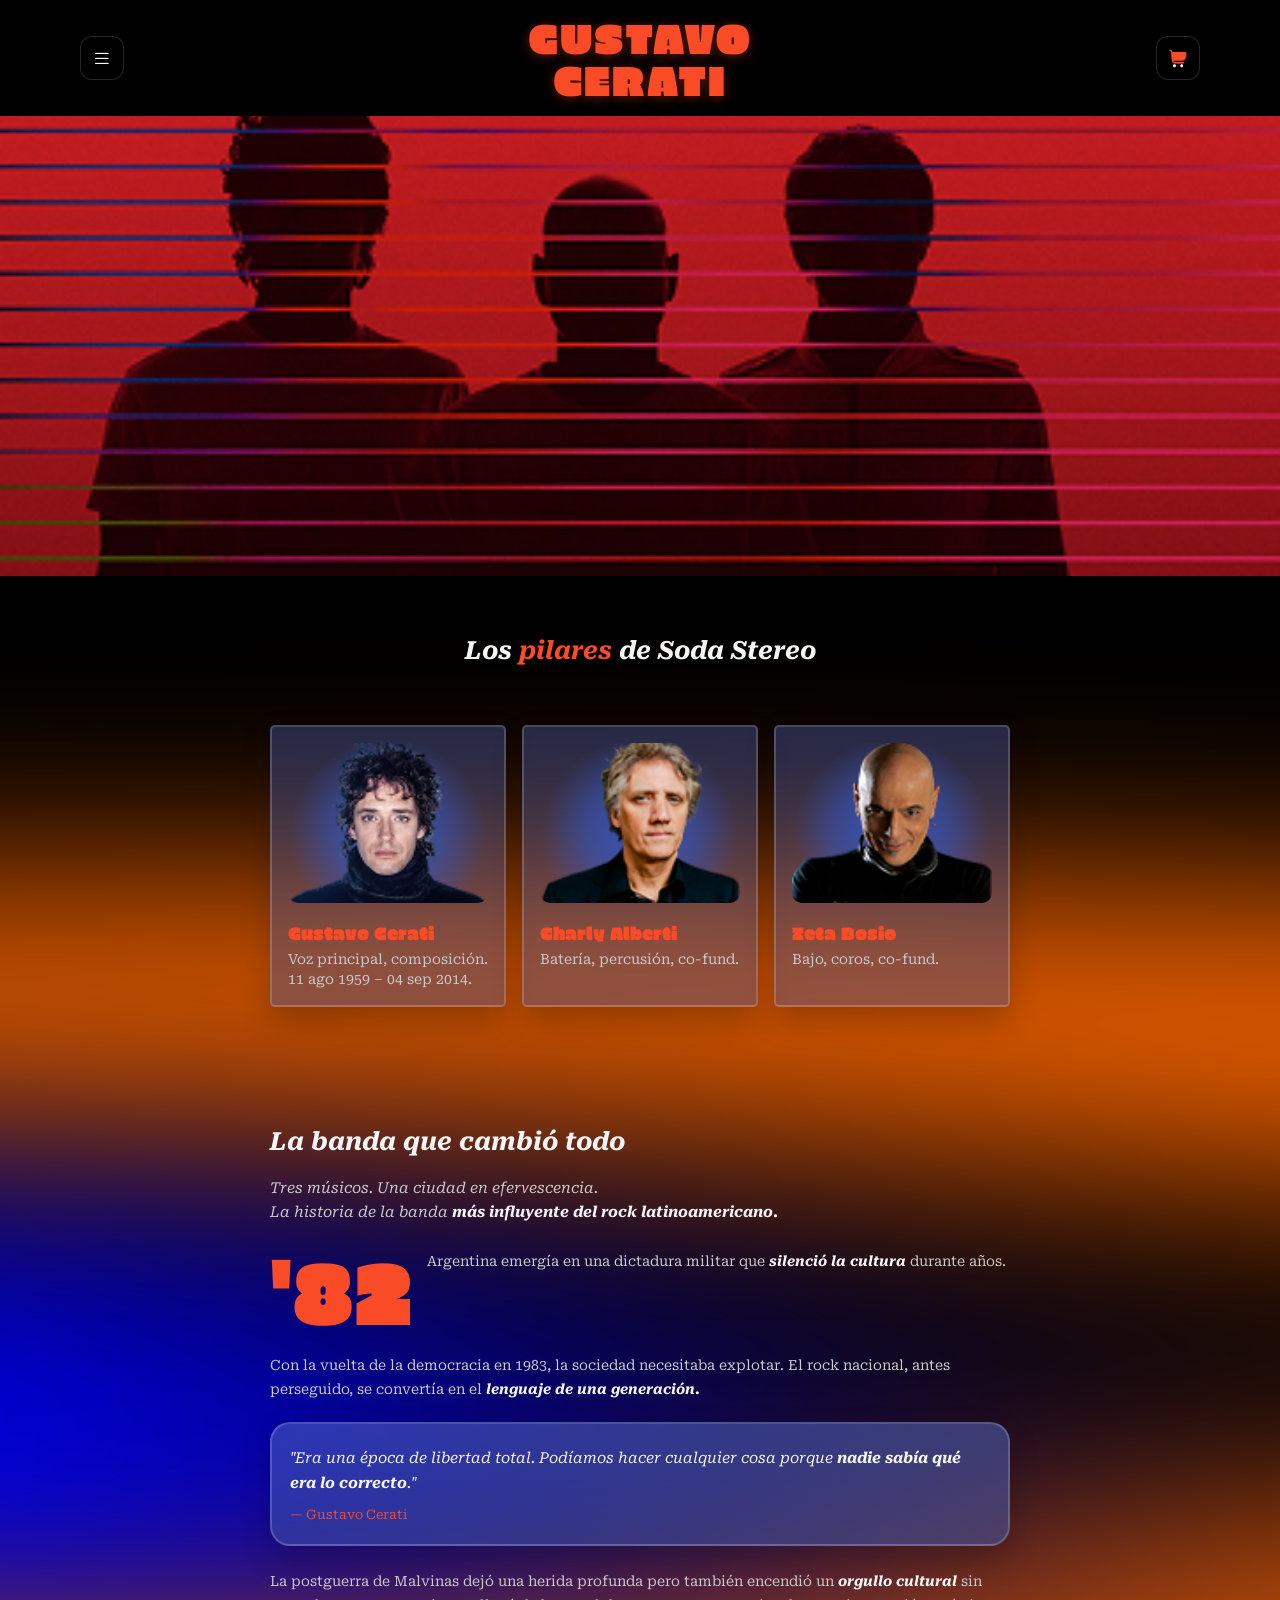
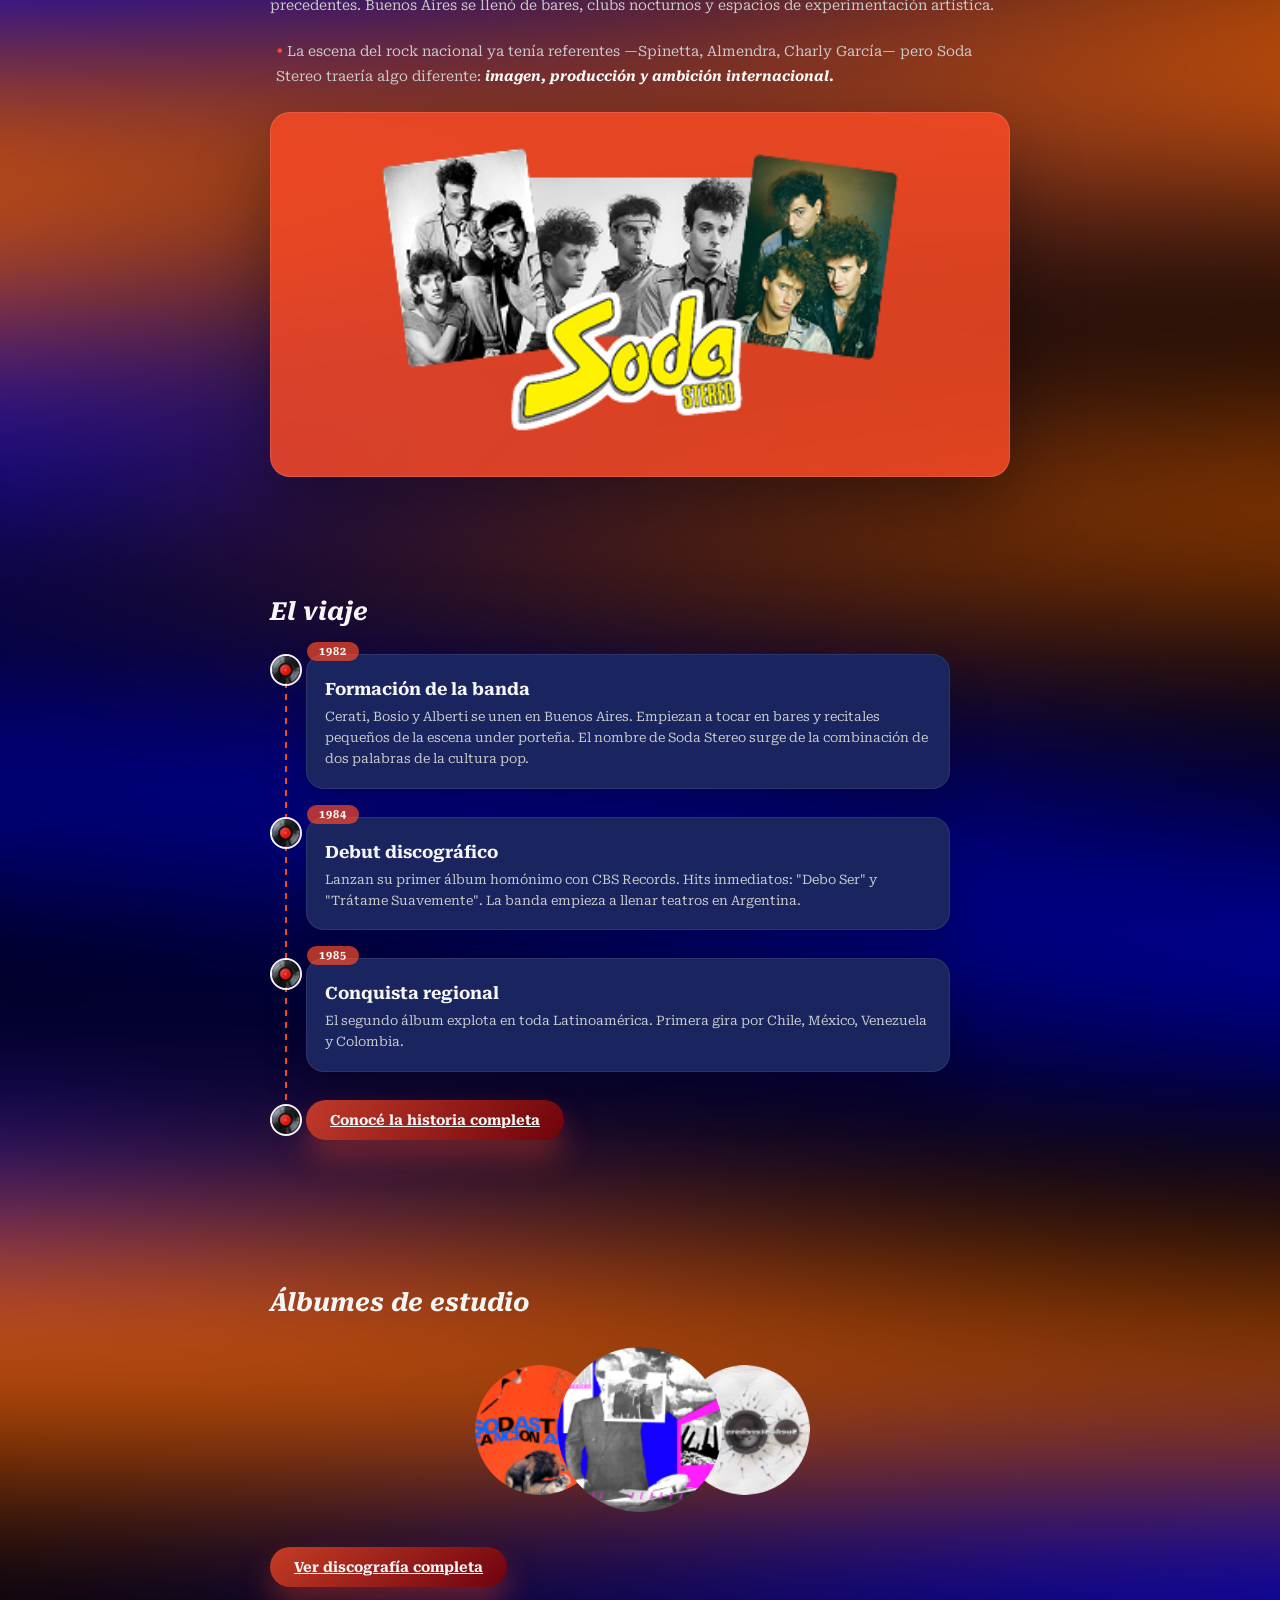
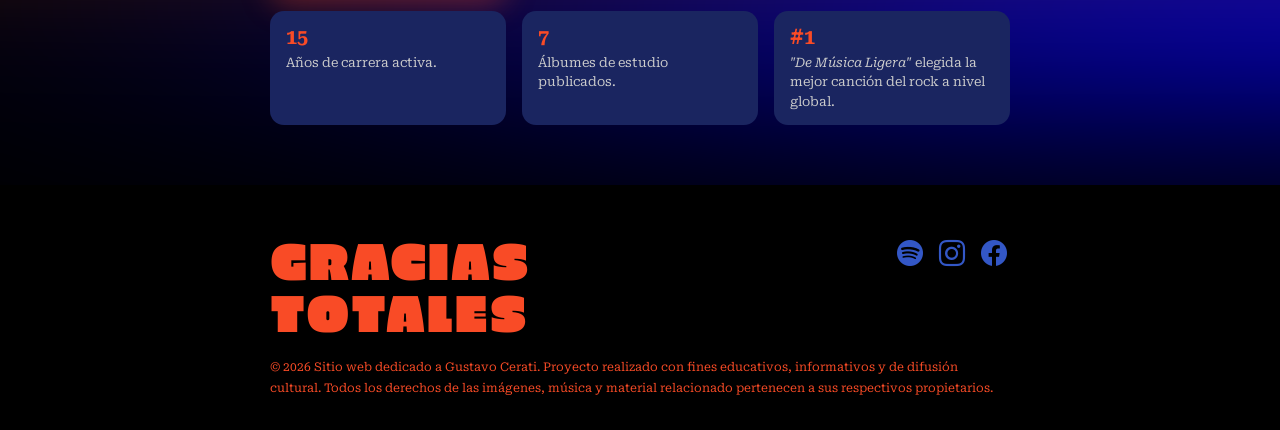
==== soda-stereo.html @ e1dce875 "Add Cerati main page and move Soda Stereo to subpage. index.html is now the Gustavo Cerati landing w" ====
<!DOCTYPE html>
<html lang="es">
<head>
  <meta charset="UTF-8" />
  <meta name="viewport" content="width=device-width, initial-scale=1.0" />
  <title>Soda Stereo | La banda que cambió todo</title>
  <meta name="description" content="Homenaje a Soda Stereo: los pilares de la banda, su historia, el viaje y los álbumes de estudio del grupo más influyente del rock latinoamericano." />
  <link rel="stylesheet" href="https://cdn.jsdelivr.net/npm/bootstrap-icons@1.11.3/font/bootstrap-icons.min.css" />
  <link rel="stylesheet" href="styles.css" />
</head>
<body>

  <!-- ── HEADER ─────────────────────────────────────────────────── -->
  <header>
    <a href="#" class="nav-icon nav-icon--menu">
      <span class="bi bi-list"></span>
    </a>

    <h1 class="header-title">GUSTAVO<br>CERATI</h1>

    <a href="#" class="nav-icon nav-icon--cart">
      <img src="img/shop-cart.png" alt="Carrito de compras" width="22" height="22" />
    </a>
  </header>

  <main>

    <!-- ── HERO ───────────────────────────────────────────────────── -->
    <div class="hero">
      <img class="hero-bg" src="img/band-silhouette.png" alt="Siluetas de los integrantes de Soda Stereo" />
    </div>

    <div class="page-background">

      <!-- ── PILARES ────────────────────────────────────────────────── -->
      <section class="pilares">
        <h2 class="section-title">Los <em>pilares</em> de Soda Stereo</h2>
        <ul class="member-cards-grid">

          <li class="member-card">
            <img src="img/member-cerati.png" alt="Retrato de Gustavo Cerati" />
            <div class="member-info">
              <h3>Gustavo Cerati</h3>
              <p>Voz principal, composición.<br>11 ago 1959 – 04 sep 2014.</p>
            </div>
          </li>

          <li class="member-card">
            <img src="img/member-alberti.png" alt="Retrato de Charly Alberti" />
            <div class="member-info">
              <h3>Charly Alberti</h3>
              <p>Batería, percusión, co-fund.</p>
            </div>
          </li>

          <li class="member-card">
            <img src="img/member-zeta.png" alt="Retrato de Zeta Bosio" />
            <div class="member-info">
              <h3>Zeta Bosio</h3>
              <p>Bajo, coros, co-fund.</p>
            </div>
          </li>

        </ul>
      </section>

      <!-- ── BANDA ──────────────────────────────────────────────────── -->
      <section class="banda">
        <h2 class="section-title">La banda que cambió todo</h2>
        <p class="banda-subtitle">
          Tres músicos. Una ciudad en efervescencia.<br>
          La historia de la banda <strong>más influyente del rock latinoamericano.</strong>
        </p>

        <aside class="year-block">
          <span class="year-number">'82</span>
          <p class="year-text">
            Argentina emergía en una dictadura militar que <em>silenció la cultura</em> durante años.
          </p>
        </aside>

        <p class="body-text">
          Con la vuelta de la democracia en 1983, la sociedad necesitaba explotar. El rock nacional,
          antes perseguido, se convertía en el <strong>lenguaje de una generación.</strong>
        </p>

        <div class="quote-card">
          <p class="quote-text">
            "Era una época de libertad total. Podíamos hacer cualquier cosa porque <strong>nadie sabía qué era lo correcto</strong>."
          </p>
          <p class="quote-author">— Gustavo Cerati</p>
        </div>

        <p class="body-text">
          La postguerra de Malvinas dejó una herida profunda pero también encendió un <strong>orgullo cultural</strong>
          sin precedentes. Buenos Aires se llenó de bares, clubs nocturnos y espacios de experimentación artística.
        </p>

        <p class="bullet-text">
          La escena del rock nacional ya tenía referentes —Spinetta, Almendra, Charly García— pero Soda Stereo
          traería algo diferente: <strong>imagen, producción y ambición internacional.</strong>
        </p>

        <div class="band-photo-card">
          <img src="img/band-logo-card.png" alt="Soda Stereo: fotos de la banda con el logo" />
        </div>
      </section>

      <!-- ── EL VIAJE ───────────────────────────────────────────────── -->
      <section class="viaje">
        <h2 class="timeline-title">El viaje</h2>

        <ol class="timeline">

          <li class="timeline-item">
            <img class="timeline-marker" src="img/disco.png" alt="Disco de vinilo" />
            <article class="timeline-card">
              <span class="timeline-year">1982</span>
              <h3>Formación de la banda</h3>
              <p>Cerati, Bosio y Alberti se unen en Buenos Aires. Empiezan a tocar en bares y recitales pequeños de la escena under porteña. El nombre de Soda Stereo surge de la combinación de dos palabras de la cultura pop.</p>
            </article>
          </li>

          <li class="timeline-item">
            <img class="timeline-marker" src="img/disco.png" alt="Disco de vinilo" />
            <article class="timeline-card">
              <span class="timeline-year">1984</span>
              <h3>Debut discográfico</h3>
              <p>Lanzan su primer álbum homónimo con CBS Records. Hits inmediatos: "Debo Ser" y "Trátame Suavemente". La banda empieza a llenar teatros en Argentina.</p>
            </article>
          </li>

          <li class="timeline-item">
            <img class="timeline-marker" src="img/disco.png" alt="Disco de vinilo" />
            <article class="timeline-card">
              <span class="timeline-year">1985</span>
              <h3>Conquista regional</h3>
              <p>El segundo álbum explota en toda Latinoamérica. Primera gira por Chile, México, Venezuela y Colombia.</p>
            </article>
          </li>

          <li class="timeline-item timeline-cta">
            <img class="timeline-marker" src="img/disco.png" alt="Disco de vinilo" />
            <a href="#" class="btn">Conocé la historia completa</a>
          </li>

        </ol>
      </section>

      <!-- ── ÁLBUMES ─────────────────────────────────────────────────── -->
      <section class="albumes">
        <h2 class="timeline-title">Álbumes de estudio</h2>

        <div class="albums-circles">
          <img src="img/mask-group-1.png" alt="Portada de un álbum de estudio de Soda Stereo" />
          <img src="img/mask-group-2.png" alt="Portada de un álbum de estudio de Soda Stereo" />
          <img src="img/mask-group-3.png" alt="Portada de un álbum de estudio de Soda Stereo" />
        </div>

        <a href="#" class="btn">Ver discografía completa</a>

        <ul class="stats-grid">

          <li class="stat-card">
            <span class="stat-number">15</span>
            <p>Años de carrera activa.</p>
          </li>

          <li class="stat-card">
            <span class="stat-number">7</span>
            <p>Álbumes de estudio publicados.</p>
          </li>

          <li class="stat-card">
            <span class="stat-number">#1</span>
            <p><em>"De Música Ligera"</em> elegida la mejor canción del rock a nivel global.</p>
          </li>

        </ul>
      </section>

    </div>

  </main>

  <!-- ── FOOTER ─────────────────────────────────────────────────── -->
  <footer>
    <div class="footer-inner">
      <p class="footer-title">GRACIAS<br>TOTALES</p>

      <nav class="footer-social">
        <ul class="footer-icons">

          <li>
            <a class="footer-icon" href="#">
              <span class="bi bi-spotify"></span>
            </a>
          </li>

          <li>
            <a class="footer-icon" href="#">
              <span class="bi bi-instagram"></span>
            </a>
          </li>

          <li>
            <a class="footer-icon" href="#">
              <span class="bi bi-facebook"></span>
            </a>
          </li>

        </ul>
      </nav>

      <p class="footer-legal">
        © 2026 Sitio web dedicado a Gustavo Cerati. Proyecto realizado con fines educativos,
        informativos y de difusión cultural. Todos los derechos de las imágenes, música y material
        relacionado pertenecen a sus respectivos propietarios.
      </p>
    </div>
  </footer>

</body>
</html>
---- styles.css ----
/* ─── FUENTES LOCALES ───────────────────────────────────────── */
/* Fuentes en fonts/. @font-face le dice al navegador
dónde encontrar cada archivo. font-display: swap muestra texto con fuente
de respaldo mientras carga, y luego cambia a la fuente real. */
@font-face {
  font-family: 'Erica One';
  src: url('fonts/erica-one/EricaOne-Regular.ttf') format('truetype');
  font-weight: 400;
  font-style: normal;
  font-display: swap;
}

@font-face {
  font-family: 'Roboto Serif';
  src: url('fonts/roboto-serif/RobotoSerif-Regular.ttf') format('truetype');
  font-weight: 400;
  font-style: normal;
  font-display: swap;
}

@font-face {
  font-family: 'Roboto Serif';
  src: url('fonts/roboto-serif/RobotoSerif-Bold.ttf') format('truetype');
  font-weight: 700;
  font-style: normal;
  font-display: swap;
}

@font-face {
  font-family: 'Roboto Serif';
  src: url('fonts/roboto-serif/RobotoSerif-Italic.ttf') format('truetype');
  font-weight: 400;
  font-style: italic;
  font-display: swap;
}

@font-face {
  font-family: 'Roboto Serif';
  src: url('fonts/roboto-serif/RobotoSerif-BoldItalic.ttf') format('truetype');
  font-weight: 700;
  font-style: italic;
  font-display: swap;
}

/* ─── RESET & BASE ─────────────────────────────────────────── */
/* Qué es *::before y *::after?
*::before y *::after son selectores que se usan para crear pseudo-elementos.
Son útiles para crear bordes, sombras, etc.
En este caso el objetivo es resetear los estilos por defecto del navegador. 
Esto ayuda a que el diseño sea consistente en todos los navegadores.
Por ejemplo, el navegador por defecto tiene un margin y padding de 8px.
*/
*, *::before, *::after {
  box-sizing: border-box;
  margin: 0;
  padding: 0;
}

/* Qué es :root?
:root es un selector que se usa para crear variables CSS.
Es útil para crear variables CSS que se pueden reutilizar en todo el documento.
En este caso se crean las variables CSS para el diseño de la página.
Por ejemplo, el color principal de texto es #F6F6F6.
Pero se puede reutilizar en todo el documento con la variable --white.
Es buena práctica para la mantenibilidad del código.
*/
:root {
  --orange:       #F94B26;
  --orange-rgb:   249, 75, 38;
  --orange-light: #ff6347;
  --blue:         #3357C6;
  --blue-rgb:     51, 87, 198;
  --yellow:       #f5c518;
  --red-dark:     #8B0000;
  --navy:         #0d1b4b;
  --navy-card:    #1a2560;
  --navy-dark:    #0a0f2e;
  --maroon:       #3d1a0a;
  --white:        #F6F6F6;
  --text-muted:   #cccccc;
  --font-title:   'Erica One', system-ui, cursive;
  --font-body:    'Roboto Serif', serif;
  --font-section: 'Roboto Serif', serif;
}

body {
  font-family: var(--font-body);
  color: var(--white);
  background-color: #000;
  min-height: 100vh;
}

/* Background de la página. Inicia despues del hero y termina en el footer. */
.page-background {
  background-color: var(--navy-dark);
  background-image: url('img/background.png');
  background-repeat: no-repeat;
  background-size: 100% 100%;
  background-position: top center;
}

img {
  /* Por qué usamos display: block y max-width: 100%?
  Display: block es un tipo de display que se usa para definir un elemento como bloque.
  Max-width: 100% es un atributo que se usa para hacer que el elemento ocupe el 100% del ancho de su contenedor.
  */
  display: block;
  max-width: 100%;
}

a {
  text-decoration: underline;
  color: var(--white);
}

/* ─── HEADER / NAV ──────────────────────────────────────────── */
/* Por qué position: sticky?
El header queda "pegado" arriba y sigue visible mientras se hace scroll.
- top: 0 indica desde dónde se pega.
- z-index: 100 lo mantiene por encima del resto del contenido.
- backdrop-filter: blur desenfoca lo que pasa por detrás, así el título
  siempre se lee bien.
- display: flex + justify-content: space-between reparten los 3 elementos
  (menú, título, carrito): uno a la izquierda, uno al centro y uno a la derecha.
*/
header {
  position: sticky;
  top: 0;
  z-index: 100;
  background-color: rgba(0, 0, 0, 0.85);
  backdrop-filter: blur(6px);
  display: flex;
  align-items: center;
  justify-content: space-between;
  padding: 12px 16px;
}

/* Caja cuadrada del ícono. flex + center centran el ícono adentro.
flex-shrink: 0 evita que la caja se achique cuando el título del medio crece. */
.nav-icon {
  width: 44px;
  height: 44px;
  border-radius: 12px;
  display: inline-flex;
  align-items: center;
  justify-content: center;
  padding: 0;
  margin: 0;
  cursor: pointer;
  flex-shrink: 0;
  appearance: none;
  background: rgba(0, 0, 0, 0.35);
  border: 1px solid rgba(255,255,255,0.15);
  box-shadow: 0 12px 22px rgba(0,0,0,0.25);
}

.nav-icon span {
  font-size: 20px;
  line-height: 1;
}

.nav-icon--menu span {
  color: var(--white);
}

.nav-icon--cart {
  position: relative;
}

.nav-icon--cart img {
  position: absolute;
  top: 50%;
  left: 50%;
  transform: translate(-40%, -58%);
  width: 22px;
  height: 22px;
  object-fit: contain;
}

/* Por qué font-synthesis: none?
La fuente Erica One solo existe en un grosor (400). Si le pedimos negrita,
el navegador la "engrosa" artificialmente (negrita falsa) y queda fea/borrosa.
font-synthesis: none se lo impide y la deja como fue diseñada. */
.header-title {
  font-family: var(--font-title);
  font-weight: 400;
  font-synthesis: none;
  font-size: 28px;
  line-height: 1;
  color: var(--orange);
  text-align: center;
  letter-spacing: 2px;
  text-shadow: 0 2px 12px rgba(var(--orange-rgb), 0.35);
}

/* ─── HERO ──────────────────────────────────────────────────── */
.hero {
  position: relative;
  width: 100%;
}

.hero .hero-bg {
  display: block;
  width: 100%;
  height: auto;
}

/* ─── SECTION WRAPPER ───────────────────────────────────────── */
section {
  padding: 32px 16px;
}

.section-title {
  font-family: var(--font-section);
  font-size: 25px;
  font-weight: 700;
  font-style: italic;
  margin-bottom: 20px;
  color: var(--white);
}

.section-title em {
  color: var(--orange);
}

/* ─── PILARES ───────────────────────────────────────────────── */
.pilares {
  background: transparent;
}

.pilares .section-title {
  margin-bottom: 32px;
  text-align: center;
}

.member-cards-grid {
  list-style: none;
}

/* Tarjeta de integrante. En celular es una fila (flex): foto a la izquierda
y texto a la derecha, separados por gap. El fondo es un degradado azul
semitransparente (rgba) para que combine con el fondo de la página. */
.member-card {
  display: flex;
  align-items: center;
  gap: 16px;
  background: linear-gradient(180deg, rgba(86, 109, 200, 0.349), rgba(64, 89, 170, 0.356));
  border: 2px solid rgba(255,255,255,0.18);
  box-shadow: 0 14px 30px rgba(0,0,0,0.22);
  border-radius: 5px;
  padding: 16px;
  margin-bottom: 16px;
}

.member-info {
  text-align: left;
}

/* "Aura" azul detrás de la foto del integrante.
Las fotos son PNG con el fondo recortado (transparente), así que este
radial-gradient se ve por detrás. Va de azul brillante en el centro a
totalmente transparente (alpha 0) en los bordes, para que se funda con la
tarjeta y NO se note el rectángulo de la imagen.
object-fit: cover hace que la foto llene el cuadrado sin deformarse. */
.member-card img {
  width: 84px;
  height: 84px;
  object-fit: cover;
  border-radius: 8px;
  flex-shrink: 0;
  background: radial-gradient(circle at 50% 58%,
    rgba(var(--blue-rgb), 0.95) 0%,
    rgba(var(--blue-rgb), 0.55) 40%,
    rgba(var(--blue-rgb), 0) 72%);
}

.member-info h3 {
  font-family: var(--font-title);
  font-size: 18px;
  font-weight: 400;
  font-synthesis: none;
  font-style: normal;
  color: var(--orange);
  margin-bottom: 4px;
}

.member-info p {
  font-size: 13px;
  font-style: normal;
  color: var(--text-muted);
  line-height: 1.4;
}

/* ─── BANDA ─────────────────────────────────────────────────── */

.banda-subtitle {
  font-size: 15px;
  font-style: italic;
  line-height: 1.6;
  margin-bottom: 22px;
  color: var(--text-muted);
}

.banda-subtitle strong {
  font-style: italic;
  color: var(--white);
  font-weight: 700;
}

.year-block {
  display: flex;
  align-items: flex-start;
  gap: 14px;
  margin-bottom: 20px;
}

.year-number {
  font-family: var(--font-title);
  font-size: 56px;
  line-height: 1;
  color: var(--orange);
  flex-shrink: 0;
}

.year-text {
  font-size: 14px;
  line-height: 1.6;
  color: var(--text-muted);
  padding-top: 4px;
}

.year-text em {
  font-style: italic;
  color: var(--white);
  font-weight: 700;
}

.body-text {
  font-size: 14px;
  line-height: 1.7;
  color: var(--text-muted);
  margin-bottom: 20px;
}

.body-text strong {
  color: var(--white);
  font-weight: 700;
  font-style: italic;
}

.quote-card {
  background: linear-gradient(180deg, rgba(86,108,200,0.5), rgba(64,88,170,0.5));
  border: 2px solid rgba(255,255,255,0.18);
  border-radius: 20px;
  padding: 22px 18px;
  margin-bottom: 24px;
  box-shadow: 0 14px 30px rgba(0,0,0,0.22);
}

.quote-card .quote-text {
  font-size: 15px;
  font-style: italic;
  font-weight: 400;
  line-height: 1.7;
  color: var(--white);
  margin-bottom: 10px;
}

.quote-card .quote-author {
  font-size: 13px;
  color: var(--orange);
  font-style: normal;
}

.bullet-text {
  font-size: 14px;
  line-height: 1.7;
  color: var(--text-muted);
  margin-bottom: 24px;
  padding-left: 6px;
}

/* La viñeta (•) se crea con un pseudo-elemento en vez de usar una lista,
así podemos darle un color (naranja) distinto al del texto. */
.bullet-text::before {
  content: '• ';
  color: var(--orange);
  font-size: 16px;
}

.bullet-text strong {
  color: var(--white);
  font-style: italic;
}

/* Band photo card: imagen compuesta (fotos + logo). */
.band-photo-card {
  width: 100%;
  margin: 0;
  background: rgba(var(--orange-rgb), 0.84);
  border: 1px solid rgba(255, 255, 255, 0.12);
  border-radius: 20px;
  padding: 35px 0 0 0;
  display: flex;
  align-items: center;
  justify-content: center;
  box-shadow: 0 30px 70px rgba(0, 0, 0, 0.35);
}

.band-photo-card img {
  width: 70%;
  height: auto;
  display: block;
}

/* ─── TIMELINE ──────────────────────────────────────────────── */
.timeline-title {
  font-family: var(--font-section);
  font-size: 25px;
  font-style: italic;
  font-weight: 700;
  margin-bottom: 28px;
}

.timeline {
  position: relative;
  padding-left: 36px;
  list-style: none;
}

/* Línea punteada vertical que une cada disco con el siguiente.
- :not(:last-child) hace que NO se dibuje en el último item, así no queda
  una línea sobrante colgando debajo del último disco.
- repeating-linear-gradient crea el punteado: 6px naranja, 6px transparente,
  y se repite.
- top: 16px arranca en el centro del disco (que mide 32px).
- bottom: -28px estira la línea hasta el disco de abajo (28px es el
  margin-bottom entre items). */
.timeline-item:not(:last-child)::before {
  content: '';
  position: absolute;
  left: -21px;
  top: 16px;
  bottom: -28px;
  width: 2px;
  background: repeating-linear-gradient(
    to bottom,
    var(--orange) 0px,
    var(--orange) 6px,
    transparent 6px,
    transparent 12px
  );
}

.timeline-item {
  position: relative;
  margin-bottom: 28px;
}

.timeline-marker {
  position: absolute;
  left: -36px;
  top: 0;
  width: 32px;
  height: 32px;
  object-fit: contain;
  border: 2px solid var(--white);
  border-radius: 50%;
}

.timeline-cta {
  display: flex;
  align-items: center;
}

.timeline-cta .timeline-marker {
  top: 50%;
  transform: translateY(-50%);
}

.viaje .timeline-cta .btn {
  margin-top: 0;
}

.timeline-card {
  position: relative;
  background: var(--navy-card);
  border: 1px solid rgba(255,255,255,0.08);
  border-radius: 18px;
  padding: 24px 18px 18px;
  box-shadow: 0 25px 45px rgba(0,0,0,0.18);
}

/* "Badge" del año. position: absolute + top negativo lo ubican apenas por
fuera del borde superior de la tarjeta, montado sobre el borde. */
.timeline-year {
  position: absolute;
  top: -13px;
  left: 0px;
  display: inline-block;
  background: rgba(var(--orange-rgb), 0.7);
  color: var(--white);
  font-size: 11px;
  font-weight: 700;
  padding: 3px 12px;
  border-radius: 20px;
  letter-spacing: 1px;
  z-index: 2;
}

.timeline-card h3 {
  font-size: 17px;
  font-weight: 900;
  margin-bottom: 8px;
  color: var(--white);
}

.timeline-card p {
  font-size: 13px;
  line-height: 1.6;
  color: var(--text-muted);
}

/* ─── BUTTONS ───────────────────────────────────────────────── */
/* Botón tipo "pill" (bordes muy redondeados).
- display: inline-block hace que el ancho se ajuste al texto (no ocupa toda
  la fila) y permite alinearlo a la izquierda.
- El gradiente usa rgba con transparencia (0.75) para que se vea un poco el
  fondo de la página por detrás.
- transition suaviza el cambio al pasar el mouse (ver .btn:hover). */
.btn {
  display: inline-block;
  background: linear-gradient(135deg, rgba(var(--orange-rgb), 0.75), rgba(139, 0, 0, 0.75));
  color: var(--white);
  font-family: var(--font-body);
  font-size: 14px;
  font-weight: 700;
  padding: 12px 24px;
  border-radius: 30px;
  border: none;
  cursor: pointer;
  margin-top: 8px;
  transition: transform 0.2s ease, background 0.2s ease;
  box-shadow: 0 18px 30px rgba(var(--orange-rgb), 0.35);
}

.btn:hover {
  transform: translateY(-1px);
  background: linear-gradient(135deg, rgba(var(--orange-rgb), 0.85), rgba(160, 0, 0, 0.85));
}

.btn-block {
  display: block;
  width: 100%;
  text-align: center;
}

.viaje .btn {
  margin-top: 24px;
}

.albumes .btn {
  margin-bottom: 24px;
}

/* ─── ÁLBUMES ───────────────────────────────────────────────── */
/* Los 3 discos se superponen. El contenedor es relative + altura fija para
poder posicionar las imágenes en absolute por encima. */
.albums-circles {
  display: flex;
  justify-content: center;
  align-items: center;
  margin-bottom: 24px;
  position: relative;
  height: 124px;
}

.albums-circles img {
  width: 90px;
  height: 90px;
  border-radius: 50%; /* círculo perfecto */
  object-fit: cover;
  position: absolute;
  border: none;
}

/* Cada disco: left: 50% lo lleva al centro y translateX lo corre a su lugar
(negativo = izquierda, positivo = derecha). El del medio (nth-child 2) es más
grande (120px) y tiene el z-index más alto para quedar al frente. */
.albums-circles img:nth-child(1) {
  left: 50%;
  transform: translateX(-120px);
  z-index: 1;
}

.albums-circles img:nth-child(2) {
  left: 50%;
  width: 120px;
  height: 120px;
  transform: translateX(-60px);
  z-index: 3;
}

.albums-circles img:nth-child(3) {
  left: 50%;
  transform: translateX(30px);
  z-index: 2;
}

.stats-grid {
  list-style: none;
}

.stat-card {
  background: var(--navy-card);
  border-radius: 14px;
  padding: 14px 16px;
  margin-bottom: 12px;
}

/* display: block hace que el número quede en su propia línea, arriba del
texto (un <span> normalmente es inline y quedaría al lado). */
.stat-card .stat-number {
  display: block;
  font-size: 20px;
  font-weight: 900;
  color: var(--orange);
  margin-bottom: 4px;
}

.stat-card p {
  font-size: 13px;
  color: var(--text-muted);
  line-height: 1.5;
}

.stat-card p em {
  font-style: italic;
}

/* ─── MAIN PAGE (index.html — Gustavo Cerati) ───────────────── */

/* Barra de estadísticas del hero: card azul tipo pill con 3 columnas.
display: flex reparte los 3 items; text-align: left alinea número y texto
dentro de cada columna, como en el diseño. */
.stats-bar {
  display: flex;
  gap: 12px;
  background: linear-gradient(180deg, rgba(86,108,200,0.5), rgba(64,88,170,0.5));
  border: 2px solid rgba(255,255,255,0.18);
  border-radius: 30px;
  padding: 20px 28px;
  margin-bottom: 24px;
  box-shadow: 0 14px 30px rgba(0,0,0,0.22);
}

.stats-bar-item {
  flex: 1;
  text-align: left;
}

.stats-bar-item .stat-number {
  display: block;
  font-family: var(--font-body);
  font-size: 24px;
  font-weight: 700;
  color: var(--orange);
  margin-bottom: 6px;
}

.stats-bar-item p {
  font-size: 13px;
  font-style: italic;
  color: var(--white);
  line-height: 1.4;
}

/* Foto principal de Cerati en la bio. overflow: hidden recorta la imagen
para que respete los bordes redondeados del contenedor. */
.bio-image-card {
  border-radius: 20px;
  overflow: hidden;
  border: 1px solid rgba(255,255,255,0.12);
  box-shadow: 0 25px 45px rgba(0,0,0,0.3);
  margin-bottom: 24px;
}

.bio-image-card img {
  width: 100%;
  height: auto;
}

/* ─── CARRUSEL DE VINILOS (Obra solista) ────────────────────── */
/* Adaptado de https://codepen.io/YousifW/pen/LKBxZX
Cada vinilo es una imagen rectangular (funda + disco). Solo 3 se ven:
active (centro, más grande), prev (izq) y next (der). */
.vinilo-carousel {
  margin-bottom: 24px;
}

.vinilo-carousel-items {
  position: relative;
  width: 100%;
  max-width: 340px;
  height: 148px;
  margin: 0 auto;
}

.vinilo-carousel .carousel-item {
  position: absolute;
  top: 50%;
  left: 50%;
  width: 120px;
  transform: translate(-50%, -50%);
  transition: all 300ms ease-in-out;
  z-index: 1;
  opacity: 0;
}

.vinilo-carousel .carousel-item a {
  display: block;
  text-decoration: none;
}

.vinilo-carousel .carousel-item img {
  display: block;
  width: 100%;
  height: auto;
}

.vinilo-carousel .carousel-item.active {
  width: 180px;
  opacity: 1;
  z-index: 99;
}

/* Los discos laterales se anclan a los bordes del contenedor (left: 0 /
right: 0) en vez de desplazarse desde el centro. Así se ven completos,
chicos y con espacio respecto al disco activo, sin superponerse. */
.vinilo-carousel .carousel-item.prev {
  width: 72px;
  left: 0;
  transform: translate(0, -50%);
  z-index: 2;
  opacity: 0.75;
}

.vinilo-carousel .carousel-item.next {
  width: 72px;
  left: auto;
  right: 0;
  transform: translate(0, -50%);
  z-index: 2;
  opacity: 0.75;
}

/* Flechas debajo del carrusel, mismo estilo que los íconos del header. */
.vinilo-carousel .carousel-nav {
  display: flex;
  justify-content: center;
  gap: 20px;
  margin-top: 20px;
}

.vinilo-carousel .carousel-button {
  width: 44px;
  height: 44px;
  border-radius: 12px;
  display: inline-flex;
  align-items: center;
  justify-content: center;
  background: rgba(0, 0, 0, 0.35);
  border: 1px solid rgba(255, 255, 255, 0.15);
  box-shadow: 0 12px 22px rgba(0, 0, 0, 0.25);
  color: var(--white);
  font-size: 20px;
  cursor: pointer;
  text-decoration: none;
  transition: opacity 300ms ease-in-out;
}

.vinilo-carousel .carousel-button:hover {
  opacity: 0.85;
}

.vinilo-carousel .carousel-button span {
  line-height: 1;
}

/* ─── UNA VIDA EN MÚSICA ────────────────────────────────────── */
/* Card azul grande que contiene el título, la lista de hitos y el botón. */
.vida-card {
  background: linear-gradient(180deg, rgba(86,108,200,0.4), rgba(64,88,170,0.4));
  border: 1px solid rgba(120, 150, 255, 0.55);
  border-radius: 24px;
  padding: 28px 22px;
  box-shadow: 0 14px 30px rgba(0,0,0,0.22);
}

.vida-card .section-title {
  text-align: center;
  margin-bottom: 36px;
}

.vida-list {
  list-style: none;
}

/* Cada hito es una fila flex: año rotado a la izquierda, texto a la derecha.
flex-shrink: 0 evita que el año se achique cuando el texto es largo. */
.vida-item {
  display: flex;
  align-items: center;
  gap: 20px;
  margin-bottom: 32px;
}

/* El año va en vertical, leyéndose de abajo hacia arriba.
- writing-mode: vertical-rl apila las letras en columna.
- rotate(180deg) invierte la columna para que se lea de abajo hacia arriba. */
.vida-year {
  writing-mode: vertical-rl;
  transform: rotate(180deg);
  position: relative;
  font-size: 14px;
  font-weight: 700;
  letter-spacing: 1px;
  color: var(--orange);
  flex-shrink: 0;
}

/* Punto naranja al pie del año. Se posiciona "arriba" en las coordenadas
del elemento, pero como está rotado 180° se ve abajo. */
.vida-year::before {
  content: '';
  position: absolute;
  top: -14px;
  left: 50%;
  transform: translateX(-50%);
  width: 7px;
  height: 7px;
  background: var(--orange);
  border-radius: 50%;
}

.vida-item p {
  font-size: 15px;
  font-weight: 700;
  line-height: 1.5;
  color: var(--white);
}

.vida-item p em {
  font-style: italic;
}

/* Botón dentro de la card, con borde naranja visible como en el diseño. */
.vida-card .btn {
  border: 2px solid var(--orange-light);
  font-size: 16px;
  padding: 14px 30px;
  margin-top: 8px;
}

/* ─── SODA STEREO (sección en la main) ──────────────────────── */
/* Tres fotos circulares lado a lado, con una leve superposición lograda
con margin negativo (sin position absolute). */
.soda-circles {
  display: flex;
  justify-content: center;
  align-items: center;
  margin-bottom: 24px;
}

.soda-circles img {
  width: 100px;
  height: 100px;
  border-radius: 50%;
  object-fit: cover;
  border: 2px solid rgba(255,255,255,0.18);
  box-shadow: 0 14px 30px rgba(0,0,0,0.35);
}

.soda-circles img + img {
  margin-left: -16px;
}

/* La foto del medio queda al frente y un poco más grande. */
.soda-circles img:nth-child(2) {
  width: 120px;
  height: 120px;
  position: relative;
  z-index: 2;
}

/* ─── LEGADO ────────────────────────────────────────────────── */
.legado-cards {
  list-style: none;
  margin-bottom: 8px;
}

/* Cards bordó/rojo oscuro semitransparente, según el diseño. */
.legado-card {
  background: linear-gradient(180deg, rgba(139, 0, 0, 0.55), rgba(61, 26, 10, 0.65));
  border: 1px solid rgba(255,255,255,0.12);
  border-radius: 18px;
  padding: 20px 18px;
  margin-bottom: 16px;
  box-shadow: 0 14px 30px rgba(0,0,0,0.25);
}

.legado-card h3 {
  font-size: 16px;
  font-weight: 700;
  color: var(--white);
  margin-bottom: 6px;
}

.legado-card p {
  font-size: 13px;
  line-height: 1.6;
  color: var(--text-muted);
}

/* ─── TIENDA OFICIAL ────────────────────────────────────────── */
.product-cards {
  list-style: none;
  margin-bottom: 8px;
}

/* Card de producto: imagen arriba y nombre abajo, centrados con flex column. */
.product-card {
  display: flex;
  flex-direction: column;
  align-items: center;
  gap: 12px;
  background: linear-gradient(180deg, rgba(86, 109, 200, 0.349), rgba(64, 89, 170, 0.356));
  border: 2px solid rgba(255,255,255,0.18);
  border-radius: 18px;
  padding: 24px 18px;
  margin-bottom: 16px;
  box-shadow: 0 14px 30px rgba(0,0,0,0.22);
}

.product-card img {
  width: 140px;
  height: 140px;
  object-fit: contain;
}

.product-card .product-name {
  font-size: 15px;
  font-weight: 700;
  color: var(--white);
}

/* ─── FOOTER ────────────────────────────────────────────────── */
/* Layout del footer con flexbox (sin grid):
El <footer> ocupa todo el ancho y lleva el fondo negro.
Dentro, .footer-inner limita y centra el contenido (igual que las section).
Queremos: "GRACIAS TOTALES" a la izquierda, las redes a la derecha, y el
texto legal abajo ocupando todo el ancho.
- flex-wrap: wrap permite que los elementos pasen a una segunda fila.
- .footer-social usa margin-left: auto para empujarse a la derecha.
- .footer-legal usa flex-basis: 100% para ocupar toda la fila, por lo que
  "se baja" solo a la línea de abajo. */
footer {
  background: rgba(0, 0, 0, 0.85);
}

.footer-inner {
  padding: 36px 16px 30px;
  display: flex;
  flex-wrap: wrap;
  align-items: flex-start;
  column-gap: 16px;
  row-gap: 20px;
}

.footer-title {
  font-family: var(--font-title);
  font-weight: 400;
  font-synthesis: none;
  font-size: 36px;
  line-height: 1;
  color: var(--orange);
  letter-spacing: 2px;
}

/* margin-left: auto "empuja" las redes hacia la derecha del footer. */
.footer-social {
  margin-left: auto;
}

.footer-icons {
  display: flex;
  gap: 10px;
  padding-top: 4px;
  list-style: none;
}

.footer-icon {
  width: 32px;
  height: 32px;
  background: transparent;
  display: flex;
  align-items: center;
  justify-content: center;
  cursor: pointer;
  text-decoration: none;
  transition: opacity 0.2s;
}

.footer-icon:hover {
  opacity: 0.7;
}

.footer-icon span {
  font-size: 26px;
  color: var(--blue);
  line-height: 1;
}

/* flex-basis: 100% hace que ocupe toda la fila y caiga a la línea de abajo. */
.footer-legal {
  flex-basis: 100%;
  font-size: 11px;
  line-height: 1.7;
  color: var(--orange);
}

/* ─── MEDIA QUERIES ─────────────────────────────────────────── */
/* DISEÑO MOBILE-FIRST:
Todos los estilos de ARRIBA están pensados para celular (pantalla chica).
Estos bloques @media (min-width: ...) AGREGAN o AJUSTAN estilos a partir de
cierto ancho de pantalla, sin reescribir todo:
- min-width: 600px  → tablets en adelante
- min-width: 1024px → escritorio en adelante
Es decir, primero diseñamos para lo más chico y vamos sumando mejoras a
medida que hay más espacio. */

/* ─── TABLET (≥600px) ──────────────────────────────────────── */
@media (min-width: 600px) {
  header {
    padding: 14px 32px;
  }

  .header-title {
    font-size: 36px;
  }

  section {
    padding: 40px 32px;
  }

  .pilares .section-title {
    margin-bottom: 40px;
  }

  .member-card img {
    width: 88px;
    height: 88px;
  }

  .member-info h3 {
    font-size: 18px;
  }

  .member-info p {
    font-size: 14px;
  }

  .year-number {
    font-size: 72px;
  }

  .albums-circles img {
    width: 110px;
    height: 110px;
  }

  .albums-circles {
    height: 144px;
  }

  .albums-circles img:nth-child(1) {
    transform: translateX(-145px);
  }

  .albums-circles img:nth-child(2) {
    width: 140px;
    height: 140px;
    transform: translateX(-70px);
  }

  .albums-circles img:nth-child(3) {
    transform: translateX(35px);
  }

  .footer-title {
    font-size: 44px;
  }

  /* Main page — tablet */
  .stats-bar {
    padding: 22px 36px;
    border-radius: 40px;
  }

  .stats-bar-item .stat-number {
    font-size: 28px;
  }

  .stats-bar-item p {
    font-size: 14px;
  }

  .vinilo-carousel-items {
    max-width: 460px;
    height: 175px;
  }

  .vinilo-carousel .carousel-item.active {
    width: 220px;
  }

  .vinilo-carousel .carousel-item.prev,
  .vinilo-carousel .carousel-item.next {
    width: 95px;
  }

  .soda-circles img {
    width: 120px;
    height: 120px;
  }

  .soda-circles img:nth-child(2) {
    width: 145px;
    height: 145px;
  }
}

/* ─── MEDIA QUERIES — DESKTOP (≥1024px) ────────────────────── */
@media (min-width: 1024px) {
  header {
    padding: 16px 80px;
  }

  .header-title {
    font-size: 42px;
  }

  /* En pantallas grandes limitamos el ancho de las secciones a 900px y las
  centramos (margin: 0 auto) para que el texto no quede demasiado ancho y
  sea más cómodo de leer. */
  section {
    padding: 60px 80px;
    max-width: 900px;
    margin: 0 auto;
  }

  .pilares .section-title {
    margin-bottom: 60px;
  }

  /* Centra el contenido del footer a un máximo de 900px, pero mantiene el
  fondo negro ocupando todo el ancho (mismo criterio que las section). */
  .footer-inner {
    max-width: 900px;
    margin: 0 auto;
    padding: 48px 80px 32px;
  }

  .footer-legal {
    font-size: 12px;
  }

  /* En desktop fijamos una altura al hero y usamos object-fit: cover para que
  la imagen llene ese espacio sin deformarse (recorta lo que sobra). En celular
  el hero crece según la altura natural de la imagen. */
  .hero {
    height: 460px;
  }

  .hero .hero-bg {
    height: 100%;
    object-fit: cover;
  }

  /* En desktop, las 3 tarjetas pasan a estar en una fila (flex).
  flex: 1 en cada una hace que ocupen el mismo ancho (un tercio cada una).
  flex-direction: column acomoda la foto arriba y el texto abajo. */
  .member-cards-grid {
    display: flex;
    gap: 16px;
  }

  .member-card {
    flex: 1;
    flex-direction: column;
    align-items: flex-start;
    margin-bottom: 0;
  }

  .member-card img {
    width: 100%;
    height: 160px;
    border-radius: 10px;
  }

  .year-number {
    font-size: 88px;
  }

  .timeline {
    max-width: 680px;
  }

  .albums-circles img {
    width: 130px;
    height: 130px;
  }

  .albums-circles {
    height: 170px;
  }

  .albums-circles img:nth-child(1) {
    transform: translateX(-165px);
  }

  .albums-circles img:nth-child(2) {
    width: 165px;
    height: 165px;
    transform: translateX(-82.5px);
  }

  .albums-circles img:nth-child(3) {
    transform: translateX(40px);
  }

  /* Mismo criterio que las tarjetas de miembros: 3 columnas iguales con flex. */
  .stats-grid {
    display: flex;
    gap: 16px;
  }

  .stat-card {
    flex: 1;
    margin-bottom: 0;
  }

  .footer-title {
    font-size: 52px;
  }

  /* Main page — desktop */
  .vinilo-carousel-items {
    max-width: 560px;
    height: 200px;
  }

  .vinilo-carousel .carousel-item.active {
    width: 260px;
  }

  .vinilo-carousel .carousel-item.prev,
  .vinilo-carousel .carousel-item.next {
    width: 110px;
  }

  .soda-circles img {
    width: 140px;
    height: 140px;
  }

  .soda-circles img:nth-child(2) {
    width: 170px;
    height: 170px;
  }

  /* Las dos cards de legado y de productos pasan a estar en fila. */
  .legado-cards,
  .product-cards {
    display: flex;
    gap: 16px;
  }

  .legado-card,
  .product-card {
    flex: 1;
    margin-bottom: 0;
  }
}
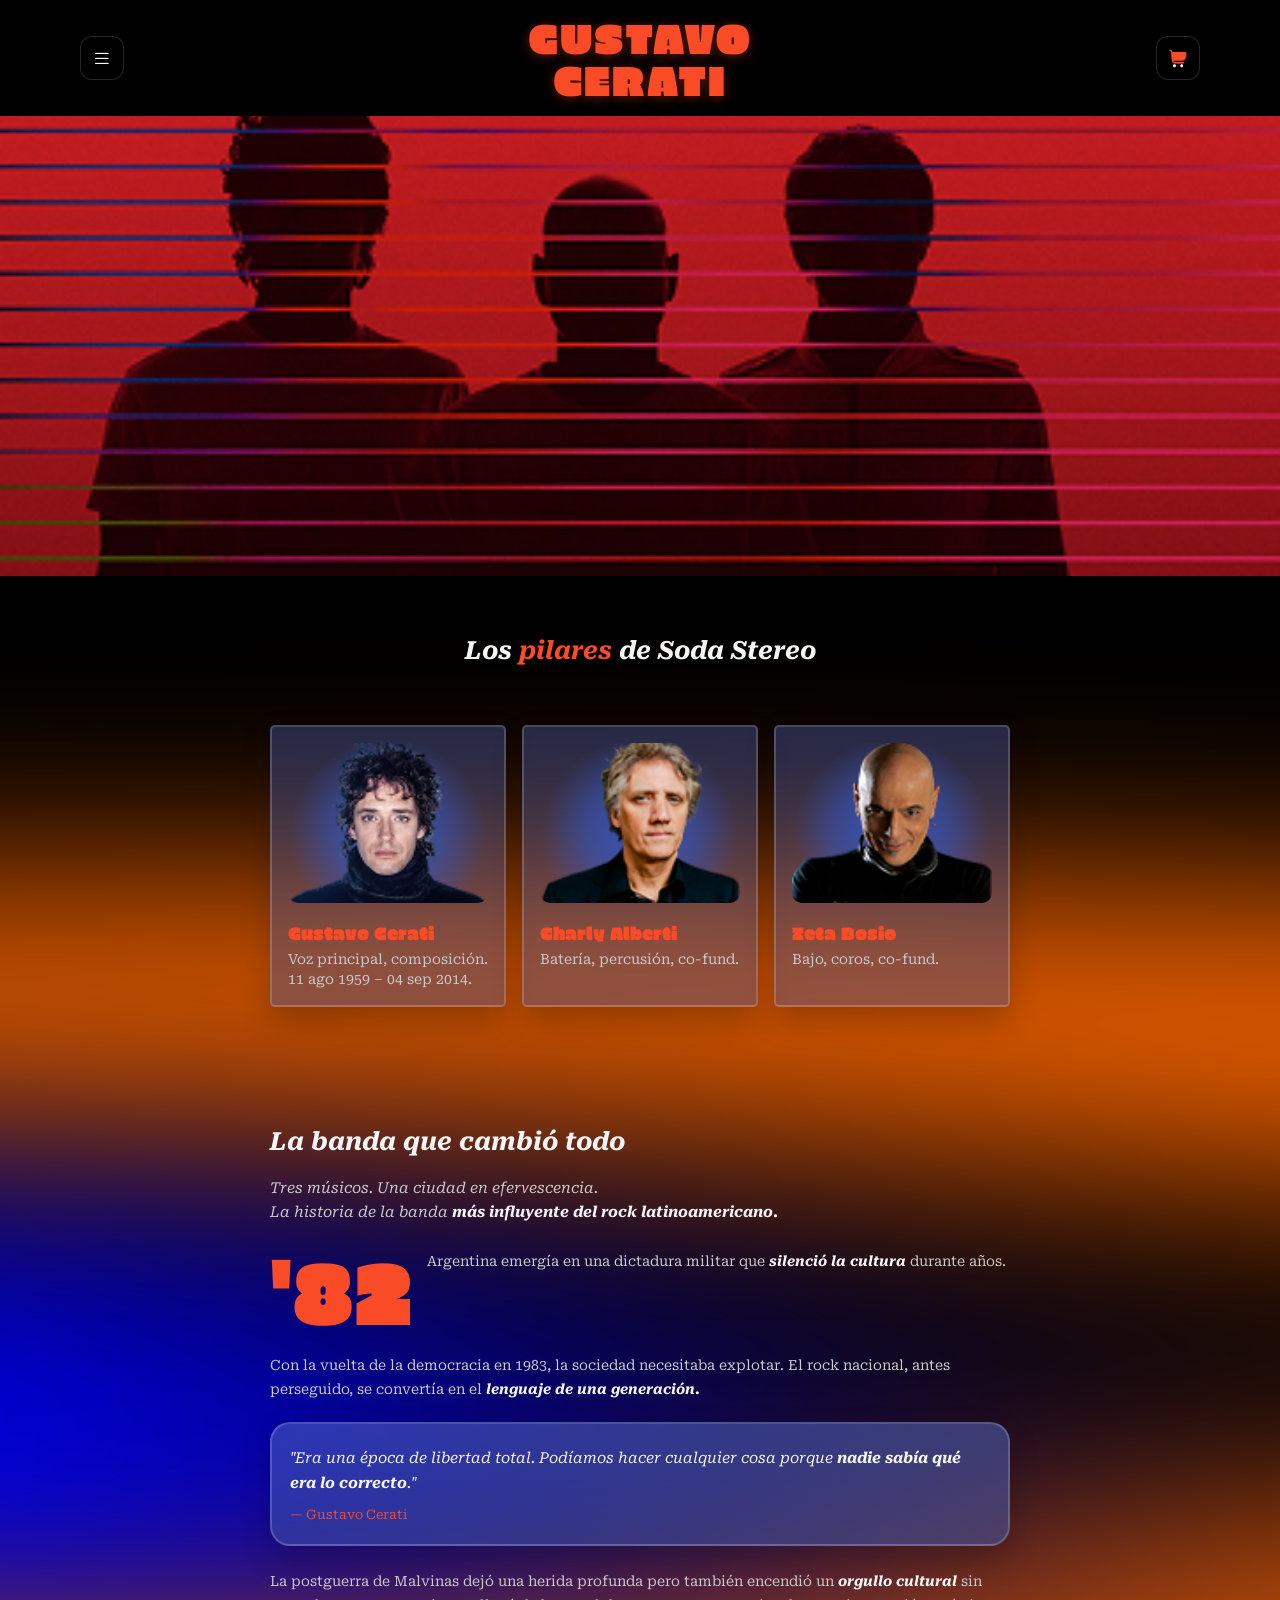
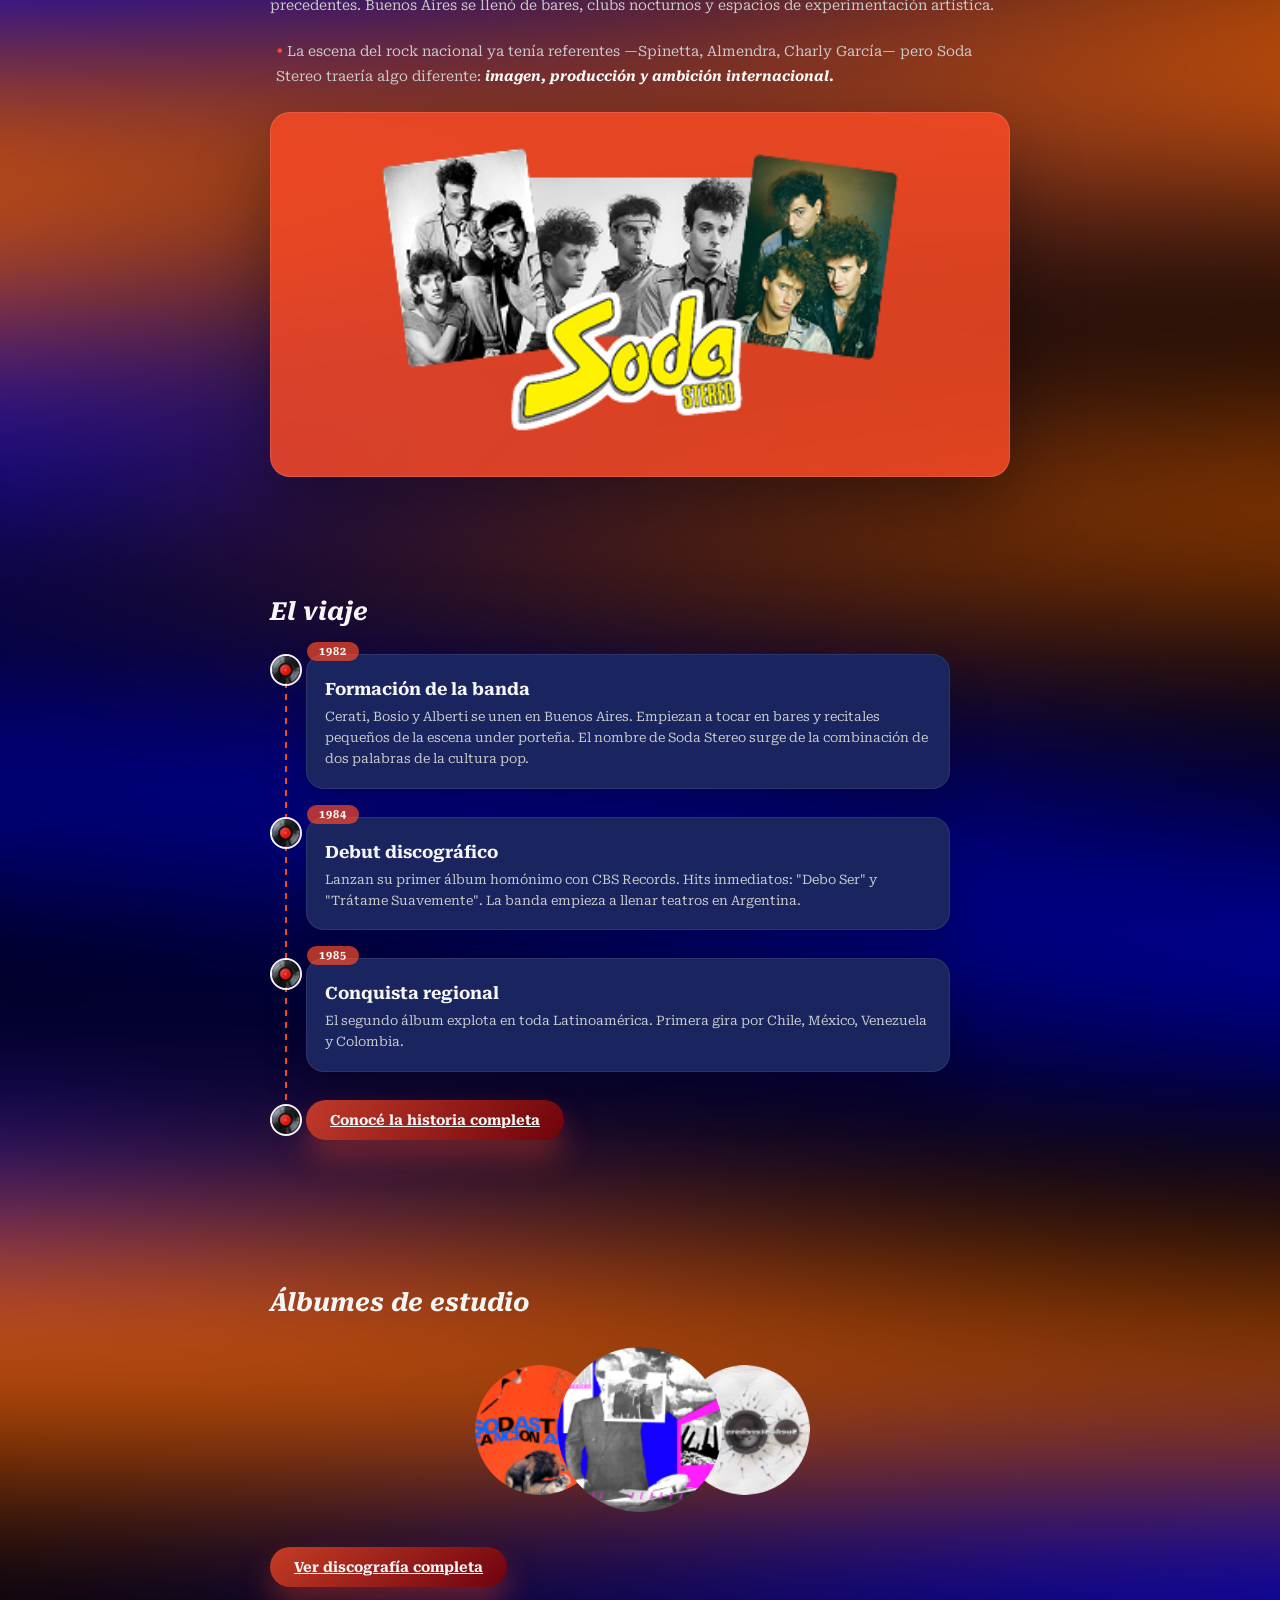
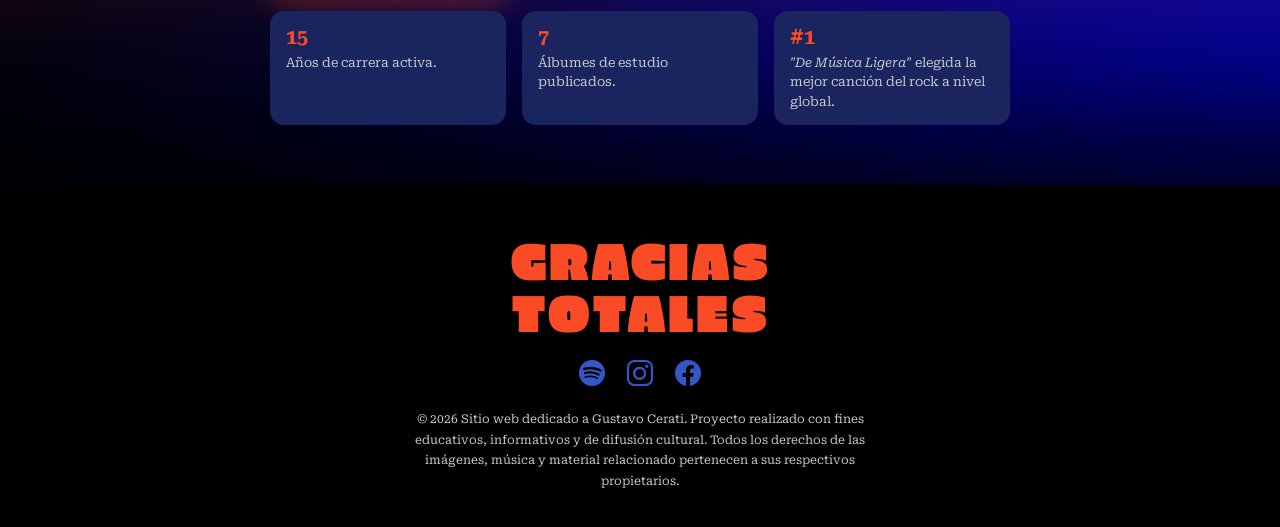
==== commit 8c766e6b: "Add fully commented version for study and presentation. Includes explanatory comments in HTML, CSS a" ====
--- a/soda-stereo.html
+++ b/soda-stereo.html
@@ -2,21 +2,29 @@
 <html lang="es">
 <head>
   <meta charset="UTF-8" />
+  <!-- viewport: imprescindible para el diseño responsive. Le dice al celular
+  que use su ancho real de pantalla en vez de simular una pantalla grande. -->
   <meta name="viewport" content="width=device-width, initial-scale=1.0" />
   <title>Soda Stereo | La banda que cambió todo</title>
+  <!-- description: el texto que muestran los buscadores debajo del título. -->
   <meta name="description" content="Homenaje a Soda Stereo: los pilares de la banda, su historia, el viaje y los álbumes de estudio del grupo más influyente del rock latinoamericano." />
+  <!-- Bootstrap Icons: librería de íconos que funciona como una fuente.
+  Cada ícono es un <span> con la clase "bi bi-nombre" (ej: bi-instagram). -->
   <link rel="stylesheet" href="https://cdn.jsdelivr.net/npm/bootstrap-icons@1.11.3/font/bootstrap-icons.min.css" />
   <link rel="stylesheet" href="styles.css" />
 </head>
 <body>
 
   <!-- ── HEADER ─────────────────────────────────────────────────── -->
+  <!-- Tres elementos en fila (flex en el CSS): menú, título y carrito.
+  Usamos <a> en vez de <button> porque son enlaces de navegación.
+  El título linkea a index.html para poder volver a la página principal. -->
   <header>
     <a href="#" class="nav-icon nav-icon--menu">
       <span class="bi bi-list"></span>
     </a>
 
-    <h1 class="header-title">GUSTAVO<br>CERATI</h1>
+    <h1 class="header-title"><a href="index.html">GUSTAVO<br>CERATI</a></h1>
 
     <a href="#" class="nav-icon nav-icon--cart">
       <img src="img/shop-cart.png" alt="Carrito de compras" width="22" height="22" />
@@ -33,6 +41,8 @@
     <div class="page-background">
 
       <!-- ── PILARES ────────────────────────────────────────────────── -->
+      <!-- Lista <ul> porque los integrantes no tienen un orden específico.
+      Cada <li> es una card con foto y texto, armada con flexbox en el CSS. -->
       <section class="pilares">
         <h2 class="section-title">Los <em>pilares</em> de Soda Stereo</h2>
         <ul class="member-cards-grid">
@@ -107,6 +117,9 @@
       </section>
 
       <!-- ── EL VIAJE ───────────────────────────────────────────────── -->
+      <!-- Timeline: usamos <ol> porque los hechos tienen orden cronológico.
+      Cada item tiene un disco como marcador y una card con el contenido.
+      La línea punteada que los une se dibuja desde el CSS. -->
       <section class="viaje">
         <h2 class="timeline-title">El viaje</h2>
 
@@ -184,6 +197,8 @@
   </main>
 
   <!-- ── FOOTER ─────────────────────────────────────────────────── -->
+  <!-- Todo apilado y centrado en columna (flex-direction: column en el CSS):
+  título, íconos de redes y texto legal. -->
   <footer>
     <div class="footer-inner">
       <p class="footer-title">GRACIAS<br>TOTALES</p>
--- a/styles.css
+++ b/styles.css
@@ -66,6 +66,9 @@
 */
 :root {
   --orange:       #F94B26;
+  /* Las variables que terminan en -rgb guardan el color como tres números
+  (rojo, verde, azul). Eso nos permite usarlas dentro de rgba() para sumarle
+  transparencia: rgba(var(--orange-rgb), 0.35) = naranja al 35% de opacidad. */
   --orange-rgb:   249, 75, 38;
   --orange-light: #ff6347;
   --blue:         #3357C6;
@@ -87,10 +90,14 @@
   font-family: var(--font-body);
   color: var(--white);
   background-color: #000;
+  /* min-height: 100vh = el body mide como mínimo el alto de la pantalla
+  (vh = "viewport height", 100vh es el 100% del alto visible). */
   min-height: 100vh;
 }
 
-/* Background de la página. Inicia despues del hero y termina en el footer. */
+/* Background de la página. Inicia despues del hero y termina en el footer.
+background-size: 100% 100% estira la imagen para cubrir exactamente todo el
+ancho y alto del contenedor, así el degradado acompaña el largo de la página. */
 .page-background {
   background-color: var(--navy-dark);
   background-image: url('img/background.png');
@@ -148,7 +155,6 @@
   margin: 0;
   cursor: pointer;
   flex-shrink: 0;
-  appearance: none;
   background: rgba(0, 0, 0, 0.35);
   border: 1px solid rgba(255,255,255,0.15);
   box-shadow: 0 12px 22px rgba(0,0,0,0.25);
@@ -163,6 +169,11 @@
   color: var(--white);
 }
 
+/* El ícono del carrito es una imagen (no una fuente de íconos), así que la
+centramos a mano: el contenedor es relative y la imagen absolute.
+top/left: 50% lleva la esquina de la imagen al centro de la caja, y
+transform la corre para que quede centrada visualmente (los porcentajes
+están apenas ajustados porque el dibujo del carrito no es simétrico). */
 .nav-icon--cart {
   position: relative;
 }
@@ -193,6 +204,11 @@
   text-shadow: 0 2px 12px rgba(var(--orange-rgb), 0.35);
 }
 
+.header-title a {
+  color: var(--orange);
+  text-decoration: none;
+}
+
 /* ─── HERO ──────────────────────────────────────────────────── */
 .hero {
   position: relative;
@@ -206,6 +222,8 @@
 }
 
 /* ─── SECTION WRAPPER ───────────────────────────────────────── */
+/* Padding compartido por todas las secciones: 32px arriba/abajo y 16px a
+los costados. En las media queries de abajo este valor crece. */
 section {
   padding: 32px 16px;
 }
@@ -693,11 +711,14 @@
 /* ─── CARRUSEL DE VINILOS (Obra solista) ────────────────────── */
 /* Adaptado de https://codepen.io/YousifW/pen/LKBxZX
 Cada vinilo es una imagen rectangular (funda + disco). Solo 3 se ven:
-active (centro, más grande), prev (izq) y next (der). */
+active (centro, más grande), prev (izq) y next (der). El JavaScript del
+final de index.html es el que cambia estas clases al apretar las flechas. */
 .vinilo-carousel {
   margin-bottom: 24px;
 }
 
+/* El "escenario" del carrusel: una caja con altura fija y position: relative,
+para que los items (que son absolute) se posicionen respecto a ella. */
 .vinilo-carousel-items {
   position: relative;
   width: 100%;
@@ -706,6 +727,11 @@
   margin: 0 auto;
 }
 
+/* Estado por defecto de TODOS los items: apilados en el centro de la caja
+e invisibles (opacity: 0). top/left: 50% + translate(-50%, -50%) es la
+técnica clásica para centrar un elemento absolute.
+transition anima cualquier cambio (posición, tamaño, opacidad) en 300ms:
+por eso cuando el JavaScript cambia las clases, el movimiento se ve suave. */
 .vinilo-carousel .carousel-item {
   position: absolute;
   top: 50%;
@@ -728,6 +754,8 @@
   height: auto;
 }
 
+/* El item activo es el único totalmente visible y el más grande.
+z-index alto para que quede por encima de los laterales. */
 .vinilo-carousel .carousel-item.active {
   width: 180px;
   opacity: 1;
@@ -755,14 +783,16 @@
 }
 
 /* Flechas debajo del carrusel, mismo estilo que los íconos del header. */
-.vinilo-carousel .carousel-nav {
+.vinilo-carousel .carousel-nav,
+.disco-carousel .carousel-nav {
   display: flex;
   justify-content: center;
   gap: 20px;
   margin-top: 20px;
 }
 
-.vinilo-carousel .carousel-button {
+.vinilo-carousel .carousel-button,
+.disco-carousel .carousel-button {
   width: 44px;
   height: 44px;
   border-radius: 12px;
@@ -779,21 +809,31 @@
   transition: opacity 300ms ease-in-out;
 }
 
-.vinilo-carousel .carousel-button:hover {
+.vinilo-carousel .carousel-button:hover,
+.disco-carousel .carousel-button:hover {
   opacity: 0.85;
 }
 
-.vinilo-carousel .carousel-button span {
+.vinilo-carousel .carousel-button span,
+.disco-carousel .carousel-button span {
   line-height: 1;
 }
 
 /* ─── UNA VIDA EN MÚSICA ────────────────────────────────────── */
-/* Card azul grande que contiene el título, la lista de hitos y el botón. */
+/* La sección no tiene padding izquierdo: la card "sale" hacia el borde
+de la pantalla, como en el diseño de More. */
+section.vida {
+  padding-left: 0;
+}
+
+/* Card con borde solo arriba, derecha y abajo. Sin borde ni radio a la
+izquierda, para que parezca que continúa fuera de la pantalla. */
 .vida-card {
   background: linear-gradient(180deg, rgba(86,108,200,0.4), rgba(64,88,170,0.4));
   border: 1px solid rgba(120, 150, 255, 0.55);
-  border-radius: 24px;
-  padding: 28px 22px;
+  border-left: none;
+  border-radius: 0 24px 24px 0;
+  padding: 28px 22px 28px 28px;
   box-shadow: 0 14px 30px rgba(0,0,0,0.22);
 }
 
@@ -807,12 +847,23 @@
 }
 
 /* Cada hito es una fila flex: año rotado a la izquierda, texto a la derecha.
-flex-shrink: 0 evita que el año se achique cuando el texto es largo. */
+align-items: flex-start alinea el último dígito del año (arriba) con la
+primera línea del texto, en vez de centrar verticalmente. */
 .vida-item {
   display: flex;
-  align-items: center;
-  gap: 20px;
-  margin-bottom: 32px;
+  align-items: flex-start;
+  gap: 24px;
+  margin-bottom: 44px;
+}
+
+.vida-item:last-child {
+  margin-bottom: 12px;
+}
+
+/* Separación clara entre el último hito y el botón (el punto del año
+sigue un poco más abajo que el texto, por eso hace falta más aire). */
+.vida-card .btn {
+  margin-top: 32px;
 }
 
 /* El año va en vertical, leyéndose de abajo hacia arriba.
@@ -825,6 +876,7 @@
   font-size: 14px;
   font-weight: 700;
   letter-spacing: 1px;
+  line-height: 1;
   color: var(--orange);
   flex-shrink: 0;
 }
@@ -848,49 +900,85 @@
   font-weight: 700;
   line-height: 1.5;
   color: var(--white);
+  padding-top: 2px;
 }
 
 .vida-item p em {
   font-style: italic;
 }
 
-/* Botón dentro de la card, con borde naranja visible como en el diseño. */
-.vida-card .btn {
-  border: 2px solid var(--orange-light);
-  font-size: 16px;
-  padding: 14px 30px;
-  margin-top: 8px;
-}
-
 /* ─── SODA STEREO (sección en la main) ──────────────────────── */
-/* Tres fotos circulares lado a lado, con una leve superposición lograda
-con margin negativo (sin position absolute). */
-.soda-circles {
-  display: flex;
-  justify-content: center;
-  align-items: center;
+/* Carrusel de portadas de álbumes de Soda Stereo. Funciona EXACTAMENTE igual
+que el carrusel de vinilos (ver comentarios de arriba); la única diferencia
+es que acá las imágenes son cuadradas y las redondeamos con
+border-radius: 50% para que se vean como discos. */
+.disco-carousel {
   margin-bottom: 24px;
 }
 
-.soda-circles img {
-  width: 100px;
-  height: 100px;
+.disco-carousel-items {
+  position: relative;
+  width: 100%;
+  max-width: 340px;
+  height: 180px;
+  margin: 0 auto;
+}
+
+.disco-carousel .carousel-item {
+  position: absolute;
+  top: 50%;
+  left: 50%;
+  width: 72px;
+  height: 72px;
+  transform: translate(-50%, -50%);
+  transition: all 300ms ease-in-out;
+  z-index: 1;
+  opacity: 0;
+}
+
+.disco-carousel .carousel-item a {
+  display: block;
+  text-decoration: none;
+  width: 100%;
+  height: 100%;
+}
+
+/* object-fit: cover hace que la imagen llene el círculo sin deformarse
+(recorta lo que sobra), y border-radius: 50% la vuelve circular. */
+.disco-carousel .carousel-item img {
+  display: block;
+  width: 100%;
+  height: 100%;
+  object-fit: cover;
   border-radius: 50%;
-  object-fit: cover;
-  border: 2px solid rgba(255,255,255,0.18);
-  box-shadow: 0 14px 30px rgba(0,0,0,0.35);
-}
-
-.soda-circles img + img {
-  margin-left: -16px;
-}
-
-/* La foto del medio queda al frente y un poco más grande. */
-.soda-circles img:nth-child(2) {
-  width: 120px;
-  height: 120px;
-  position: relative;
+}
+
+.disco-carousel .carousel-item.active {
+  width: 180px;
+  height: 180px;
+  opacity: 1;
+  z-index: 99;
+}
+
+/* Los laterales se anclan a los bordes del contenedor (left: 0 / right: 0),
+chicos y semitransparentes, igual que en el carrusel de vinilos. */
+.disco-carousel .carousel-item.prev {
+  width: 72px;
+  height: 72px;
+  left: 0;
+  transform: translate(0, -50%);
   z-index: 2;
+  opacity: 0.75;
+}
+
+.disco-carousel .carousel-item.next {
+  width: 72px;
+  height: 72px;
+  left: auto;
+  right: 0;
+  transform: translate(0, -50%);
+  z-index: 2;
+  opacity: 0.75;
 }
 
 /* ─── LEGADO ────────────────────────────────────────────────── */
@@ -899,13 +987,13 @@
   margin-bottom: 8px;
 }
 
-/* Cards bordó/rojo oscuro semitransparente, según el diseño. */
+/* Cards rojo ladrillo con borde rosado claro, según el diseño de More. */
 .legado-card {
-  background: linear-gradient(180deg, rgba(139, 0, 0, 0.55), rgba(61, 26, 10, 0.65));
-  border: 1px solid rgba(255,255,255,0.12);
+  background: linear-gradient(180deg, rgba(154, 35, 25, 0.9), rgba(110, 22, 16, 0.9));
+  border: 1px solid rgba(255, 140, 120, 0.65);
   border-radius: 18px;
   padding: 20px 18px;
-  margin-bottom: 16px;
+  margin-bottom: 24px;
   box-shadow: 0 14px 30px rgba(0,0,0,0.25);
 }
 
@@ -919,7 +1007,7 @@
 .legado-card p {
   font-size: 13px;
   line-height: 1.6;
-  color: var(--text-muted);
+  color: var(--white);
 }
 
 /* ─── TIENDA OFICIAL ────────────────────────────────────────── */
@@ -928,52 +1016,40 @@
   margin-bottom: 8px;
 }
 
-/* Card de producto: imagen arriba y nombre abajo, centrados con flex column. */
+/* Card de producto: la imagen incluye el pie de foto del diseño. */
 .product-card {
   display: flex;
   flex-direction: column;
   align-items: center;
-  gap: 12px;
+  justify-content: center;
   background: linear-gradient(180deg, rgba(86, 109, 200, 0.349), rgba(64, 89, 170, 0.356));
   border: 2px solid rgba(255,255,255,0.18);
   border-radius: 18px;
-  padding: 24px 18px;
+  padding: 10px 12px;
   margin-bottom: 16px;
   box-shadow: 0 14px 30px rgba(0,0,0,0.22);
 }
 
+/* La imagen no ocupa toda la card: se limita el ancho para que quede
+proporcionada como en el diseño (producto + pie de foto). */
 .product-card img {
-  width: 140px;
-  height: 140px;
+  width: 120px;
+  height: auto;
   object-fit: contain;
 }
 
-.product-card .product-name {
-  font-size: 15px;
-  font-weight: 700;
-  color: var(--white);
-}
-
 /* ─── FOOTER ────────────────────────────────────────────────── */
-/* Layout del footer con flexbox (sin grid):
-El <footer> ocupa todo el ancho y lleva el fondo negro.
-Dentro, .footer-inner limita y centra el contenido (igual que las section).
-Queremos: "GRACIAS TOTALES" a la izquierda, las redes a la derecha, y el
-texto legal abajo ocupando todo el ancho.
-- flex-wrap: wrap permite que los elementos pasen a una segunda fila.
-- .footer-social usa margin-left: auto para empujarse a la derecha.
-- .footer-legal usa flex-basis: 100% para ocupar toda la fila, por lo que
-  "se baja" solo a la línea de abajo. */
+/* Footer centrado: título, redes y legal apilados en columna. */
 footer {
-  background: rgba(0, 0, 0, 0.85);
+  background: #000;
 }
 
 .footer-inner {
-  padding: 36px 16px 30px;
+  padding: 40px 16px 32px;
   display: flex;
-  flex-wrap: wrap;
-  align-items: flex-start;
-  column-gap: 16px;
+  flex-direction: column;
+  align-items: center;
+  text-align: center;
   row-gap: 20px;
 }
 
@@ -987,15 +1063,14 @@
   letter-spacing: 2px;
 }
 
-/* margin-left: auto "empuja" las redes hacia la derecha del footer. */
 .footer-social {
-  margin-left: auto;
+  margin-left: 0;
 }
 
 .footer-icons {
   display: flex;
-  gap: 10px;
-  padding-top: 4px;
+  justify-content: center;
+  gap: 16px;
   list-style: none;
 }
 
@@ -1021,12 +1096,11 @@
   line-height: 1;
 }
 
-/* flex-basis: 100% hace que ocupe toda la fila y caiga a la línea de abajo. */
 .footer-legal {
-  flex-basis: 100%;
   font-size: 11px;
   line-height: 1.7;
-  color: var(--orange);
+  color: var(--text-muted);
+  max-width: 320px;
 }
 
 /* ─── MEDIA QUERIES ─────────────────────────────────────────── */
@@ -1053,6 +1127,10 @@
     padding: 40px 32px;
   }
 
+  section.vida {
+    padding-left: 0;
+  }
+
   .pilares .section-title {
     margin-bottom: 40px;
   }
@@ -1129,14 +1207,20 @@
     width: 95px;
   }
 
-  .soda-circles img {
-    width: 120px;
-    height: 120px;
-  }
-
-  .soda-circles img:nth-child(2) {
-    width: 145px;
-    height: 145px;
+  .disco-carousel-items {
+    max-width: 460px;
+    height: 220px;
+  }
+
+  .disco-carousel .carousel-item.active {
+    width: 220px;
+    height: 220px;
+  }
+
+  .disco-carousel .carousel-item.prev,
+  .disco-carousel .carousel-item.next {
+    width: 95px;
+    height: 95px;
   }
 }
 
@@ -1159,6 +1243,15 @@
     margin: 0 auto;
   }
 
+  section.vida {
+    padding-left: 0;
+  }
+
+  .vida-card {
+    border-radius: 0 28px 28px 0;
+    padding-left: 36px;
+  }
+
   .pilares .section-title {
     margin-bottom: 60px;
   }
@@ -1168,11 +1261,12 @@
   .footer-inner {
     max-width: 900px;
     margin: 0 auto;
-    padding: 48px 80px 32px;
+    padding: 48px 32px 36px;
   }
 
   .footer-legal {
     font-size: 12px;
+    max-width: 480px;
   }
 
   /* En desktop fijamos una altura al hero y usamos object-fit: cover para que
@@ -1269,14 +1363,20 @@
     width: 110px;
   }
 
-  .soda-circles img {
-    width: 140px;
-    height: 140px;
-  }
-
-  .soda-circles img:nth-child(2) {
-    width: 170px;
-    height: 170px;
+  .disco-carousel-items {
+    max-width: 560px;
+    height: 260px;
+  }
+
+  .disco-carousel .carousel-item.active {
+    width: 260px;
+    height: 260px;
+  }
+
+  .disco-carousel .carousel-item.prev,
+  .disco-carousel .carousel-item.next {
+    width: 110px;
+    height: 110px;
   }
 
   /* Las dos cards de legado y de productos pasan a estar en fila. */
@@ -1290,5 +1390,10 @@
   .product-card {
     flex: 1;
     margin-bottom: 0;
-  }
-}
+    padding: 12px 14px;
+  }
+
+  .product-card img {
+    width: 160px;
+  }
+}
